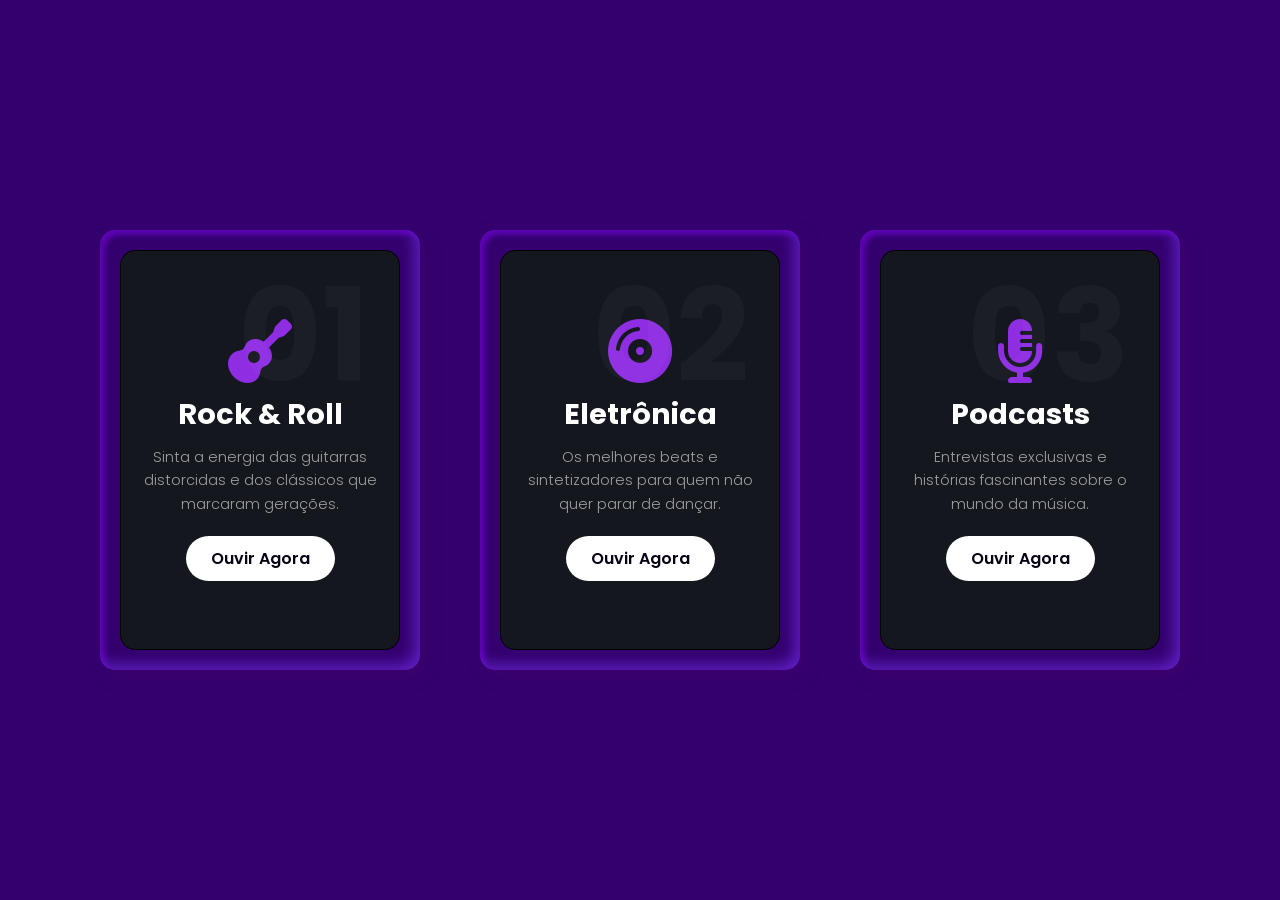
==== Aula-CSS-aluno-Lucasrocha/aula3-css-completo-main/musica/musica.html @ 3e63d74a "Add files via upload" ====
<!DOCTYPE html>
<html lang="pt-br">
<head>
    <meta charset="UTF-8">
    <meta name="viewport" content="width=device-width, initial-scale=1.0">
    <title>Music Beats | Explore</title>
    <link rel="stylesheet" href="https://cdnjs.cloudflare.com/ajax/libs/font-awesome/6.0.0/css/all.min.css">
    <link rel="stylesheet" href="style.css">
</head>
<body>
    <div class="container">
        <div class="card">
            <div class="box">
                <div class="content">
                    <h2>01</h2>
                    <i class="fa-solid fa-guitar icon"></i>
                    <h3>Rock & Roll</h3>
                    <p>Sinta a energia das guitarras distorcidas e dos clássicos que marcaram gerações.</p>
                    <a href="https://www.youtube.com/watch?v=CD-E-LDc384&list=RDCD-E-LDc384&start_radio=1">Ouvir Agora</a>
                </div>
            </div>
        </div>

        <div class="card">
            <div class="box">
                <div class="content">
                    <h2>02</h2>
                    <i class="fa-solid fa-compact-disc icon"></i>
                    <h3>Eletrônica</h3>
                    <p>Os melhores beats e sintetizadores para quem não quer parar de dançar.</p>
                    <a href="https://www.youtube.com/watch?v=hc80sLlnQgE&list=PLJn4hP4ODKFxG4CyA4xljp63iPZ_NTfM_">Ouvir Agora</a>
                </div>
            </div>
        </div>

        <div class="card">
            <div class="box">
                <div class="content">
                    <h2>03</h2>
                    <i class="fa-solid fa-microphone-lines icon"></i>
                    <h3>Podcasts</h3>
                    <p>Entrevistas exclusivas e histórias fascinantes sobre o mundo da música.</p>
                    <a href="https://www.youtube.com/watch?v=uFemhx5S228">Ouvir Agora</a>
                </div>
            </div>
        </div>
    </div>
    
   
</body>
</html>
---- Aula-CSS-aluno-Lucasrocha/aula3-css-completo-main/musica/style.css ----
@import url('https://fonts.googleapis.com/css2?family=Poppins:wght@300;400;500;700;800&display=swap');

* {
    margin: 0;
    padding: 0;
    box-sizing: border-box;
    font-family: 'Poppins', sans-serif;
}

/* Fundo agora com um tom de azul marinho bem escuro para parecer app de música */
body {
    display: flex;
    justify-content: center;
    align-items: center;
    min-height: 100vh;
    background: #33006e;
}

.container {
    display: flex;
    justify-content: center;
    align-items: center;
    flex-wrap: wrap;
    max-width: 1200px;
}

.container .card {
    position: relative;
    width: 320px;
    height: 440px;
    /* Sombras ajustadas para um brilho sutil azulado */
    box-shadow: inset 5px 5px 5px rgba(140, 0, 255, 0.4),
                inset -5px -5px 15px rgba(105, 37, 214, 0.828),
                5px 5px 15px rgba(65, 1, 108, 0.792);
    border-radius: 15px;
    margin: 30px;
}


.container .card .box {
    position: absolute;
    top: 20px;
    left: 20px;
    right: 20px;
    bottom: 20px;
    background: #15171f; /* Fundo interno um pouco mais claro que o body */
    border: 1px solid #000000;
    border-radius: 15px;
    display: flex;
    justify-content: center;
    align-items: center;
    transition: 0.5s;
}

/* Gradiente musical neon no hover (Roxo para Ciano) */
.container .card:hover .box {
    transform: translatey(-50px);
    background: linear-gradient(45deg, #9625f9, #a600ff); 
    box-shadow: 0 15px 35px rgba(179, 156, 199, 0.781);
}

.container .card .box .content {
    padding: 20px;
    text-align: center;
}

/* Estilização do ícone musical */
.container .card .box .content .icon {
    font-size: 4em;
    color: #8e2de2; /* Cor inicial roxa */
    margin-bottom: 10px;
    transition: 0.5s;
}

/* No hover, o ícone fica branco para destacar no gradiente */
.container .card:hover .box .content .icon {
    color: #fff;
    transform: scale(1.1);
}

.container .card .box .content h2 {
    position: absolute;
    top: -10px;
    right: 30px;
    font-size: 8em;
    color: rgba(255, 255, 255, 0.03);
    pointer-events: none;
}

.container .card .box .content h3 {
    font-size: 1.8em;
    color: #fff;
    margin-bottom: 10px;
}

.container .card .box .content p {
    font-size: 0.9em;
    font-weight: 300;
    color: #a0a0a0;
    line-height: 1.6;
    transition: 0.5s;
}

.container .card:hover .box .content p {
    color: #eee;
}

/* Botão de play estilizado */
.container .card .box .content a {
    position: relative;
    display: inline-block;
    padding: 10px 25px;
    background: #fff; /* Botão branco para contraste */
    margin-top: 20px;
    border-radius: 30px;
    color: #070113;
    text-decoration: none;
    font-weight: 600;
    transition: 0.3s;
}

.container .card:hover .box .content a {
    background: #56028a; /* Muda para ciano no hover */
    color: #d8aafc;
    box-shadow: 0 5px 15px rgba(0, 210, 255, 0.4);
}
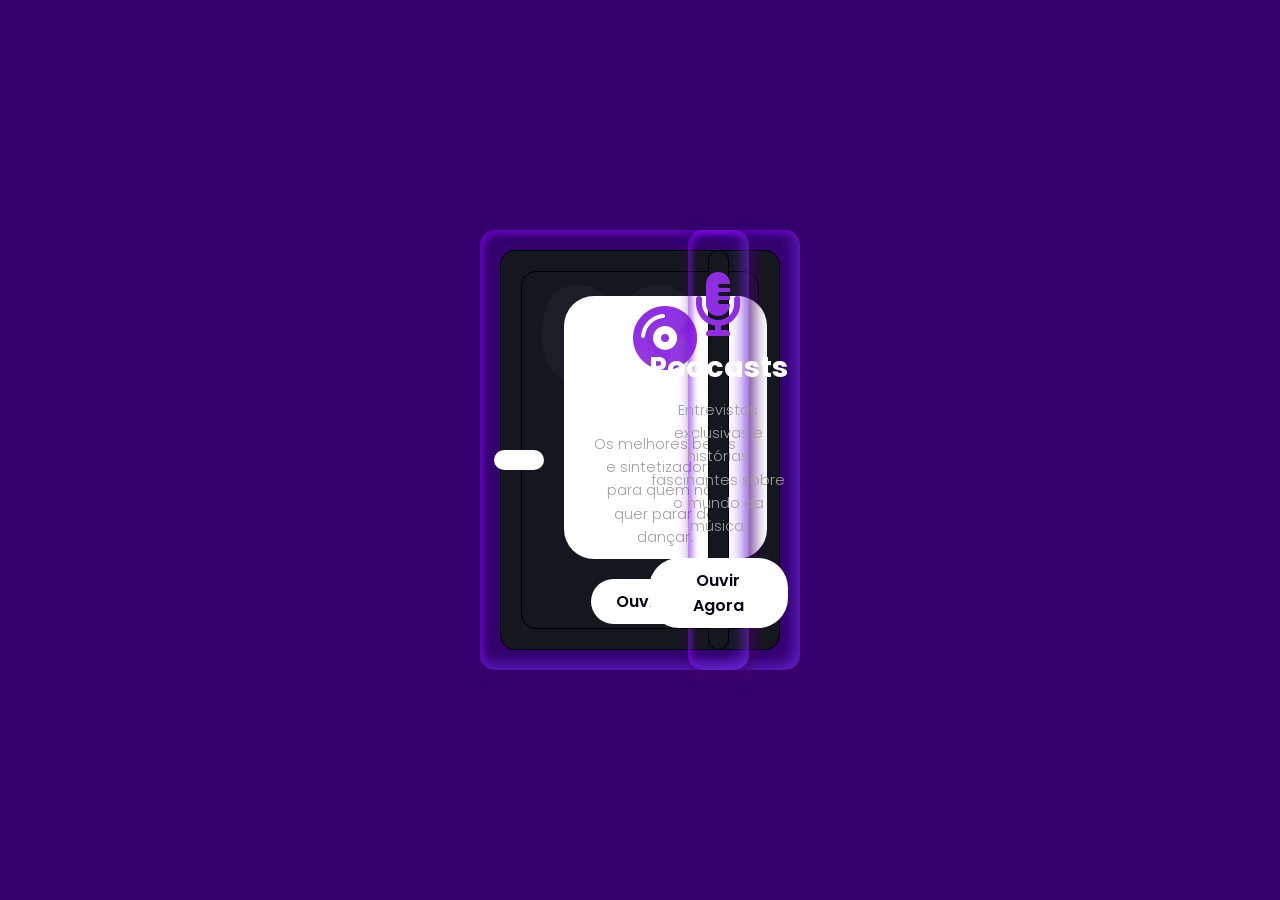
==== commit 05c43b65: "Update musica.html" ====
--- a/Aula-CSS-aluno-Lucasrocha/aula3-css-completo-main/musica/musica.html
+++ b/Aula-CSS-aluno-Lucasrocha/aula3-css-completo-main/musica/musica.html
@@ -16,7 +16,7 @@
                     <i class="fa-solid fa-guitar icon"></i>
                     <h3>Rock & Roll</h3>
                     <p>Sinta a energia das guitarras distorcidas e dos clássicos que marcaram gerações.</p>
-                    <a href="https://www.youtube.com/watch?v=CD-E-LDc384&list=RDCD-E-LDc384&start_radio=1">Ouvir Agora</a>
+                    <a href="https://www.youtube.com/watch?v=nvkiruJ3un8&list=RDnvkiruJ3un8&start_radio=1>Ouvir Agora</a>
                 </div>
             </div>
         </div>
@@ -48,4 +48,4 @@
     
    
 </body>
-</html>+</html>
